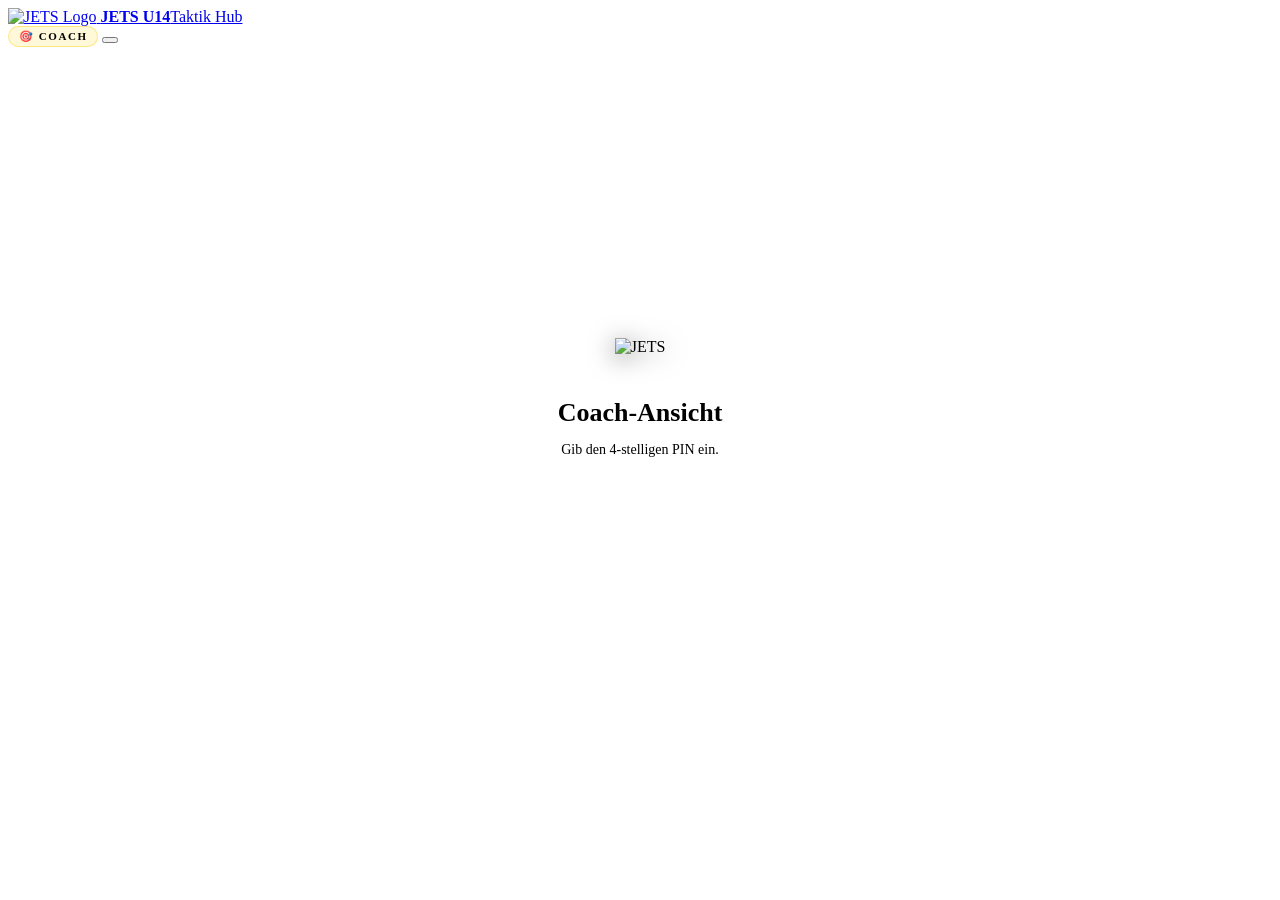
==== coach.html @ 210bc8eb "intial upload" ====
<!DOCTYPE html>
<html lang="de">
<head>
  <meta charset="UTF-8">
  <meta name="viewport" content="width=device-width, initial-scale=1, viewport-fit=cover">
  <meta name="theme-color" content="#060D24">
  <title>Coach · JETS U14 Taktik Hub</title>
  <link rel="preconnect" href="https://fonts.googleapis.com">
  <link rel="preconnect" href="https://fonts.gstatic.com" crossorigin>
  <link href="https://fonts.googleapis.com/css2?family=Oswald:wght@400;600;700&family=Barlow:wght@400;500;600;700&display=swap" rel="stylesheet">
  <link rel="stylesheet" href="css/style.css">
  <style>
    /* ---- Coach-spezifische Styles ---- */
    .coach-badge {
      display: inline-flex; align-items: center; gap: 5px;
      background: rgba(255,205,0,.15); border: 1px solid rgba(255,205,0,.4);
      color: var(--yellow); padding: 3px 10px; border-radius: 999px;
      font-family: var(--font-display); font-size: 11px; text-transform: uppercase;
      letter-spacing: .14em; font-weight: 600;
    }

    /* ---- PIN Screen ---- */
    .pin-overlay {
      position: fixed; inset: 0; z-index: 200;
      background: var(--bg);
      display: flex; flex-direction: column; align-items: center; justify-content: center;
      gap: 0; padding: 24px;
      transition: opacity .4s, visibility .4s;
    }
    .pin-overlay.hidden { opacity: 0; visibility: hidden; pointer-events: none; }
    .pin-box { width: 100%; max-width: 340px; text-align: center; }
    .pin-logo { height: 56px; margin: 0 auto 20px; filter: drop-shadow(0 4px 12px rgba(0,0,0,.5)); }
    .pin-box h2 { font-size: 26px; margin-bottom: 6px; }
    .pin-box p { color: var(--text-dim); font-size: 14px; margin-bottom: 28px; }
    .pin-dots { display: flex; justify-content: center; gap: 12px; margin-bottom: 24px; }
    .pin-dot {
      width: 16px; height: 16px; border-radius: 50%;
      background: var(--surface-2); border: 2px solid var(--border-str);
      transition: background .15s, border-color .15s;
    }
    .pin-dot.filled { background: var(--yellow); border-color: var(--yellow); box-shadow: 0 0 10px rgba(255,205,0,.5); }
    .pin-numpad { display: grid; grid-template-columns: repeat(3, 1fr); gap: 10px; max-width: 260px; margin: 0 auto; }
    .pin-key {
      aspect-ratio: 1; border-radius: 16px; background: var(--surface);
      border: 1px solid var(--border); font-family: var(--font-display);
      font-size: 24px; font-weight: 700; color: var(--text);
      cursor: pointer; transition: background .12s, transform .1s;
      display: grid; place-items: center;
    }
    .pin-key:hover { background: var(--surface-2); }
    .pin-key:active { transform: scale(.93); background: var(--surface-3); }
    .pin-key.del { font-size: 18px; color: var(--text-dim); }
    .pin-key.empty { pointer-events: none; background: transparent; border-color: transparent; }
    .pin-error {
      margin-top: 16px; color: var(--red); font-size: 13px; font-weight: 600;
      min-height: 20px; transition: opacity .3s;
    }

    /* ---- Dashboard ---- */
    .dash { padding-bottom: 60px; }

    /* Stat-Karten */
    .stat-grid { display: grid; grid-template-columns: repeat(2, 1fr); gap: 12px; }
    @media (min-width: 640px) { .stat-grid { grid-template-columns: repeat(4, 1fr); } }
    .stat-card {
      background: var(--surface); border: 1px solid var(--border); border-radius: var(--radius);
      padding: 16px; display: flex; flex-direction: column; gap: 4px;
    }
    .stat-card .sc-val {
      font-family: var(--font-display); font-weight: 700; font-size: 34px;
      line-height: 1; color: var(--text);
    }
    .stat-card .sc-val.yellow { color: var(--yellow); }
    .stat-card .sc-val.green  { color: var(--green); }
    .stat-card .sc-val.red    { color: var(--red); }
    .stat-card .sc-lbl { font-size: 11.5px; text-transform: uppercase; letter-spacing: .12em; color: var(--text-dim); font-weight: 600; margin-top: 2px; }
    .stat-card .sc-sub { font-size: 12px; color: var(--text-faint); margin-top: 4px; }

    /* Themen-Balken */
    .topic-bars { display: grid; gap: 11px; }
    .tbar-row { display: grid; grid-template-columns: 130px 1fr 52px; align-items: center; gap: 12px; }
    .tbar-name { font-family: var(--font-display); font-size: 13.5px; text-transform: uppercase; letter-spacing: .04em; white-space: nowrap; overflow: hidden; text-overflow: ellipsis; }
    .tbar-track { height: 14px; border-radius: 999px; background: var(--surface-2); overflow: hidden; }
    .tbar-fill { height: 100%; border-radius: 999px; transition: width 1s cubic-bezier(.2,.8,.2,1); background: linear-gradient(90deg, var(--blue), var(--blue-glow)); }
    .tbar-fill.good { background: linear-gradient(90deg, var(--green-deep), var(--green)); }
    .tbar-fill.warn { background: linear-gradient(90deg, #c87a00, #f5a623); }
    .tbar-fill.bad  { background: linear-gradient(90deg, var(--red-deep), var(--red)); }
    .tbar-pct { font-family: var(--font-display); font-weight: 700; font-size: 15px; text-align: right; }
    .tbar-sub { grid-column: 2 / 4; color: var(--text-faint); font-size: 11.5px; margin-top: -6px; }

    /* Spieler-Tabelle */
    .ptable { background: var(--surface); border: 1px solid var(--border); border-radius: var(--radius); overflow: hidden; }
    .ptable-row {
      display: grid; align-items: center; gap: 10px; padding: 13px 16px;
      border-bottom: 1px solid var(--border);
      grid-template-columns: 26px 1fr 64px 64px 60px 80px;
    }
    @media (max-width: 600px) { .ptable-row { grid-template-columns: 26px 1fr 56px 56px; } .ptable-col-hide { display: none; } }
    .ptable-row:last-child { border-bottom: none; }
    .ptable-row.head { background: var(--surface-2); border-bottom: 1px solid var(--border-str); }
    .ptable-row.head span { font-family: var(--font-display); text-transform: uppercase; letter-spacing: .12em; font-size: 10.5px; color: var(--text-dim); font-weight: 600; }

    .status-dot { width: 10px; height: 10px; border-radius: 50%; flex-shrink: 0; }
    .status-dot.green  { background: var(--green);  box-shadow: 0 0 6px rgba(40,199,111,.6); }
    .status-dot.yellow { background: #f5a623;       box-shadow: 0 0 6px rgba(245,166,35,.5); }
    .status-dot.red    { background: var(--red);    box-shadow: 0 0 6px rgba(255,90,95,.5); }

    .p-name { font-weight: 700; font-size: 15px; }
    .p-meta { color: var(--text-faint); font-size: 11px; margin-top: 1px; }

    .score-pill {
      display: inline-flex; align-items: center; justify-content: center;
      padding: 4px 10px; border-radius: 999px; font-family: var(--font-display);
      font-weight: 700; font-size: 13.5px; white-space: nowrap;
    }
    .score-pill.good { background: rgba(40,199,111,.15); color: var(--green); }
    .score-pill.warn { background: rgba(245,166,35,.15); color: #f5a623; }
    .score-pill.bad  { background: rgba(255,90,95,.15);  color: var(--red); }

    .trend { font-size: 16px; }

    .last-played { font-size: 12.5px; color: var(--text-dim); }
    .last-played.today  { color: var(--green); font-weight: 600; }
    .last-played.recent { color: var(--text); }

    .games-count { font-family: var(--font-display); font-size: 15px; font-weight: 700; color: var(--text-dim); text-align: right; }

    /* Abmelden */
    .logout-row { display: flex; justify-content: flex-end; margin-top: 28px; }
  </style>
</head>
<body>

<!-- ====================== PIN SCREEN ====================== -->
<div class="pin-overlay" id="pinOverlay">
  <div class="pin-box">
    <img class="pin-logo" src="assets/jets-logo.png" alt="JETS">
    <h2>Coach-Ansicht</h2>
    <p>Gib den 4-stelligen PIN ein.</p>
    <div class="pin-dots" id="pinDots">
      <div class="pin-dot" id="d0"></div>
      <div class="pin-dot" id="d1"></div>
      <div class="pin-dot" id="d2"></div>
      <div class="pin-dot" id="d3"></div>
    </div>
    <div class="pin-numpad" id="numpad"></div>
    <div class="pin-error" id="pinError"></div>
  </div>
</div>

<!-- ====================== DASHBOARD ====================== -->
<header class="app-header">
  <div class="wrap">
    <a class="brand" href="index.html">
      <img src="assets/jets-logo.png" alt="JETS Logo">
      <span class="brand-txt"><b>JETS U14</b><span>Taktik Hub</span></span>
    </a>
    <div class="header-tools">
      <span class="coach-badge">🎯 Coach</span>
      <button class="icon-btn" id="themeBtn" aria-label="Hell/Dunkel"></button>
    </div>
  </div>
</header>

<main class="wrap dash" id="dashboard" style="display:none">

  <!-- Stats -->
  <section class="section">
    <div class="section-head"><div><span class="eyebrow">Diese Woche</span><h2>Team-Übersicht</h2></div></div>
    <div class="stat-grid" id="statGrid"></div>
  </section>

  <!-- Themen-Performance -->
  <section class="section">
    <div class="section-head"><div><span class="eyebrow">Analyse</span><h2>Themen-Performance</h2></div></div>
    <div class="topic-bars" id="topicBars"></div>
  </section>

  <!-- Spieler -->
  <section class="section">
    <div class="section-head"><div><span class="eyebrow">Alle Spieler</span><h2>Aktivität &amp; Scores</h2></div></div>
    <div class="ptable" id="playerTable"></div>
  </section>

  <div class="logout-row">
    <button class="btn btn-ghost" id="logoutBtn">🔒 Abmelden</button>
  </div>
</main>

<script src="js/config.js"></script>
<script src="js/api.js"></script>
<script src="js/ui.js"></script>
<script>
UI.initTheme();
const themeBtn = document.getElementById('themeBtn');
themeBtn.innerHTML = UI.icon(UI.isDark() ? 'sun' : 'moon', 19);
themeBtn.addEventListener('click', () => { UI.toggleTheme(); themeBtn.innerHTML = UI.icon(UI.isDark() ? 'sun' : 'moon', 19); });

/* ============================================================
   PIN
   ============================================================ */
let pinValue = '';
const AUTH_KEY = 'jets_coach_auth';

function checkAuth() {
  if (sessionStorage.getItem(AUTH_KEY) === 'ok') unlock();
  else buildNumpad();
}

function buildNumpad() {
  const pad = document.getElementById('numpad');
  const keys = ['1','2','3','4','5','6','7','8','9','←','0','✓'];
  pad.innerHTML = keys.map(k => {
    const cls = k === '←' ? 'pin-key del' : k === '✓' ? 'pin-key confirm' : 'pin-key';
    return `<button class="${cls}" data-key="${k}">${k}</button>`;
  }).join('');
  pad.addEventListener('click', e => {
    const btn = e.target.closest('.pin-key');
    if (!btn) return;
    handlePin(btn.dataset.key);
  });
  document.addEventListener('keydown', e => {
    if (document.getElementById('pinOverlay').classList.contains('hidden')) return;
    if (e.key >= '0' && e.key <= '9') handlePin(e.key);
    if (e.key === 'Backspace') handlePin('←');
    if (e.key === 'Enter') handlePin('✓');
  });
}

function handlePin(key) {
  const err = document.getElementById('pinError');
  if (key === '←') { pinValue = pinValue.slice(0,-1); }
  else if (key === '✓' || pinValue.length === 4) {
    if (key !== '✓' && key !== '←') pinValue += key;
    if (pinValue.length === 4) checkPin();
    return;
  } else { pinValue += key; }
  err.textContent = '';
  updateDots();
}

function updateDots() {
  for (let i = 0; i < 4; i++) {
    document.getElementById('d'+i).classList.toggle('filled', i < pinValue.length);
  }
}

function checkPin() {
  updateDots();
  if (pinValue === String(CONFIG.COACH_PIN)) {
    sessionStorage.setItem(AUTH_KEY, 'ok');
    unlock();
  } else {
    document.getElementById('pinError').textContent = 'Falscher PIN – versuch es nochmal.';
    pinValue = '';
    updateDots();
    const overlay = document.getElementById('pinOverlay');
    overlay.style.animation = 'none';
    requestAnimationFrame(() => {
      overlay.style.animation = 'shake .4s ease';
    });
  }
}

function unlock() {
  document.getElementById('pinOverlay').classList.add('hidden');
  document.getElementById('dashboard').style.display = '';
  buildDashboard();
}

document.getElementById('logoutBtn').addEventListener('click', () => {
  sessionStorage.removeItem(AUTH_KEY);
  document.getElementById('pinOverlay').classList.remove('hidden');
  document.getElementById('dashboard').style.display = 'none';
  pinValue = ''; updateDots();
  document.getElementById('pinError').textContent = '';
});

/* ============================================================
   DATEN-VERARBEITUNG
   ============================================================ */
function processData() {
  const entries = MOCK.highscore;
  const now = Date.now();

  // Nach UID gruppieren (Fallback auf Name)
  const byUid = {};
  entries.forEach(e => {
    const key = e.uid || ('name:' + e.name.toLowerCase());
    if (!byUid[key]) byUid[key] = { uid: key, name: e.name, entries: [] };
    byUid[key].entries.push(e);
    byUid[key].name = e.name;
  });

  // Spieler aufbereiten
  const players = Object.values(byUid).map(p => {
    const sorted = [...p.entries].sort((a,b) => new Date(b.zeitstempel) - new Date(a.zeitstempel));
    const total = sorted.length;
    const avgScore = Math.round(sorted.reduce((s,e) => s + e.punkte/e.maxPunkte, 0) / total * 100);
    const lastDate = new Date(sorted[0].zeitstempel);
    const daysSince = Math.max(0, Math.floor((now - lastDate) / 86400000));
    const topicsPlayed = [...new Set(sorted.map(e => e.topicId))];

    // Trend: erste Hälfte vs letzte Hälfte
    const half = Math.max(1, Math.ceil(total / 2));
    const recentAvg = sorted.slice(0, half).reduce((s,e) => s + e.punkte/e.maxPunkte, 0) / half;
    const oldAvg    = sorted.slice(-half).reduce((s,e) => s + e.punkte/e.maxPunkte, 0) / half;
    const trend = total < 2 ? 'flat' : recentAvg > oldAvg + .1 ? 'up' : recentAvg < oldAvg - .1 ? 'down' : 'flat';

    // Status
    const status = daysSince > 7 ? 'red' : (daysSince > 3 || avgScore < 60) ? 'yellow' : 'green';

    return { uid: p.uid, name: p.name, total, avgScore, lastDate, daysSince, topicsPlayed, trend, status };
  }).sort((a,b) => a.daysSince - b.daysSince || b.avgScore - a.avgScore);

  // Themen-Stats
  const topicStats = MOCK.topics.map(t => {
    const te = entries.filter(e => e.topicId === t.id);
    const avg = te.length ? Math.round(te.reduce((s,e) => s + e.punkte/e.maxPunkte, 0) / te.length * 100) : 0;
    return { id: t.id, titel: t.titel, count: te.length, avg };
  });

  // Summary
  const weekMs = 7 * 864e5;
  const weekEntries = entries.filter(e => now - new Date(e.zeitstempel) < weekMs);
  const activeUids  = new Set(weekEntries.map(e => e.uid || e.name));
  const teamAvg     = players.length ? Math.round(players.reduce((s,p) => s + p.avgScore, 0) / players.length) : 0;
  const weakest     = [...topicStats].sort((a,b) => a.avg - b.avg)[0];

  return { players, topicStats, activeCount: activeUids.size, totalGames: entries.length, teamAvg, weakest };
}

/* ============================================================
   RENDER
   ============================================================ */
function relativeDay(daysSince) {
  if (daysSince === 0) return { text: 'Heute', cls: 'today' };
  if (daysSince === 1) return { text: 'Gestern', cls: 'recent' };
  if (daysSince <= 3) return { text: `Vor ${daysSince} Tagen`, cls: 'recent' };
  return { text: `Vor ${daysSince} Tagen`, cls: '' };
}

function trendIcon(t) {
  if (t === 'up')   return '<span style="color:var(--green)">↑</span>';
  if (t === 'down') return '<span style="color:var(--red)">↓</span>';
  return '<span style="color:var(--text-faint)">→</span>';
}

function scorePillCls(pct) {
  return pct >= 75 ? 'good' : pct >= 50 ? 'warn' : 'bad';
}

function barCls(pct) {
  return pct >= 75 ? 'good' : pct >= 50 ? 'warn' : 'bad';
}

function buildDashboard() {
  const d = processData();

  /* --- Stat-Karten --- */
  const statGrid = document.getElementById('statGrid');
  const weakestTitel = d.weakest ? d.weakest.titel : '–';
  statGrid.innerHTML = [
    { val: d.activeCount, lbl: 'Aktive Spieler', sub: 'diese Woche', cls: d.activeCount >= 6 ? 'green' : 'yellow' },
    { val: d.totalGames,  lbl: 'Quizze gespielt', sub: 'gesamt', cls: '' },
    { val: d.teamAvg + '%', lbl: 'Team-Ø Score',  sub: 'alle Spieler', cls: d.teamAvg >= 70 ? 'green' : d.teamAvg >= 50 ? 'yellow' : 'red' },
    { val: weakestTitel,  lbl: 'Schwächstes Thema', sub: d.weakest ? d.weakest.avg + '% Ø' : '', cls: 'red', small: true },
  ].map(s => `
    <div class="stat-card">
      <div class="sc-val ${s.cls} ${s.small ? 'display' : ''}" style="${s.small ? 'font-size:clamp(15px,3.5vw,22px);line-height:1.15;text-transform:uppercase' : ''}">${escapeHtml(String(s.val))}</div>
      <div class="sc-lbl">${s.lbl}</div>
      ${s.sub ? `<div class="sc-sub">${s.sub}</div>` : ''}
    </div>`).join('');

  /* --- Themen-Balken --- */
  const bars = document.getElementById('topicBars');
  bars.innerHTML = d.topicStats.map(t => `
    <div class="tbar-row">
      <div class="tbar-name">${escapeHtml(t.titel)}</div>
      <div class="tbar-track"><div class="tbar-fill ${barCls(t.avg)}" id="bar-${t.id}" style="width:0%"></div></div>
      <div class="tbar-pct" style="color:var(--text)">${t.avg}%</div>
      <div class="tbar-sub">${t.count} Durchläufe</div>
    </div>`).join('');
  // Balken animieren
  setTimeout(() => {
    d.topicStats.forEach(t => {
      const el = document.getElementById('bar-' + t.id);
      if (el) el.style.width = t.avg + '%';
    });
  }, 150);

  /* --- Spieler-Tabelle --- */
  const table = document.getElementById('playerTable');
  table.innerHTML =
    `<div class="ptable-row head">
       <span></span><span>Spieler</span><span>Ø Score</span>
       <span class="ptable-col-hide">Spiele</span>
       <span class="ptable-col-hide">Trend</span>
       <span>Letztes Quiz</span>
     </div>` +
    d.players.map(p => {
      const rel = relativeDay(p.daysSince);
      return `<div class="ptable-row">
        <div class="status-dot ${p.status}"></div>
        <div>
          <div class="p-name">${escapeHtml(p.name)}</div>
          <div class="p-meta">${p.topicsPlayed.length}/4 Themen</div>
        </div>
        <div><span class="score-pill ${scorePillCls(p.avgScore)}">${p.avgScore}%</span></div>
        <div class="games-count ptable-col-hide">${p.total}×</div>
        <div class="trend ptable-col-hide">${trendIcon(p.trend)}</div>
        <div class="last-played ${rel.cls}">${rel.text}</div>
      </div>`;
    }).join('');
}

function escapeHtml(s) {
  return String(s).replace(/[&<>"']/g, c => ({ '&':'&amp;','<':'&lt;','>':'&gt;','"':'&quot;',"'":'&#39;' }[c]));
}

/* Shake-Animation für falschen PIN */
const style = document.createElement('style');
style.textContent = `
  @keyframes shake {
    0%,100%{ transform:translateX(0) }
    20%{ transform:translateX(-10px) }
    40%{ transform:translateX(10px) }
    60%{ transform:translateX(-6px) }
    80%{ transform:translateX(6px) }
  }`;
document.head.appendChild(style);

/* Start */
checkAuth();
</script>
</body>
</html>
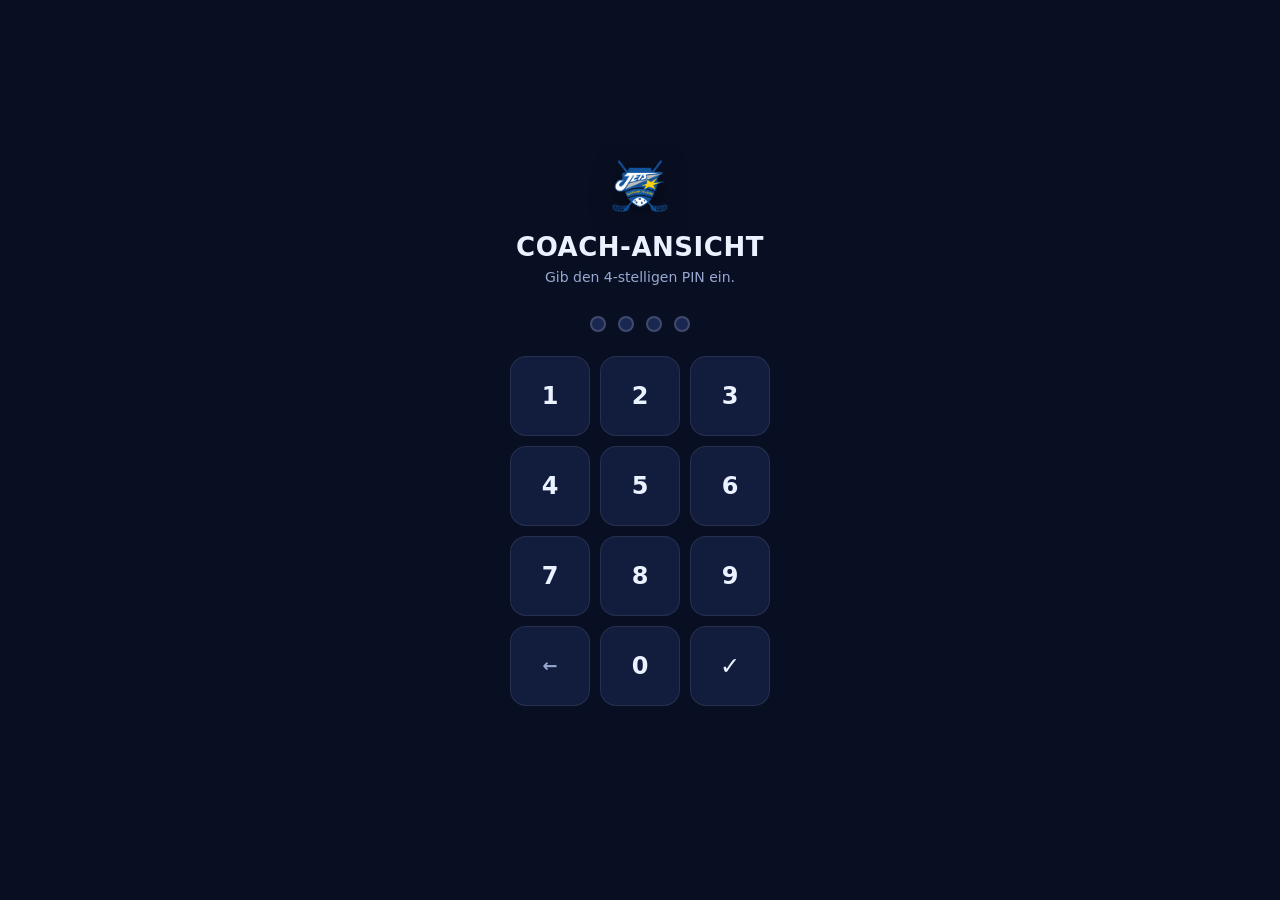
==== commit f4ceeac9: "Fix field name mismatches, add .nojekyll, set GH Pages URL - Fix index.js: topic.kategorie/titel → c" ====
--- a/coach.html
+++ b/coach.html
@@ -294,17 +294,17 @@
 
   // Spieler aufbereiten
   const players = Object.values(byUid).map(p => {
-    const sorted = [...p.entries].sort((a,b) => new Date(b.zeitstempel) - new Date(a.zeitstempel));
+    const sorted = [...p.entries].sort((a,b) => new Date(b.timestamp) - new Date(a.timestamp));
     const total = sorted.length;
-    const avgScore = Math.round(sorted.reduce((s,e) => s + e.punkte/e.maxPunkte, 0) / total * 100);
-    const lastDate = new Date(sorted[0].zeitstempel);
+    const avgScore = Math.round(sorted.reduce((s,e) => s + e.points/e.maxPoints, 0) / total * 100);
+    const lastDate = new Date(sorted[0].timestamp);
     const daysSince = Math.max(0, Math.floor((now - lastDate) / 86400000));
     const topicsPlayed = [...new Set(sorted.map(e => e.topicId))];
 
     // Trend: erste Hälfte vs letzte Hälfte
     const half = Math.max(1, Math.ceil(total / 2));
-    const recentAvg = sorted.slice(0, half).reduce((s,e) => s + e.punkte/e.maxPunkte, 0) / half;
-    const oldAvg    = sorted.slice(-half).reduce((s,e) => s + e.punkte/e.maxPunkte, 0) / half;
+    const recentAvg = sorted.slice(0, half).reduce((s,e) => s + e.points/e.maxPoints, 0) / half;
+    const oldAvg    = sorted.slice(-half).reduce((s,e) => s + e.points/e.maxPoints, 0) / half;
     const trend = total < 2 ? 'flat' : recentAvg > oldAvg + .1 ? 'up' : recentAvg < oldAvg - .1 ? 'down' : 'flat';
 
     // Status
@@ -316,13 +316,13 @@
   // Themen-Stats
   const topicStats = MOCK.topics.map(t => {
     const te = entries.filter(e => e.topicId === t.id);
-    const avg = te.length ? Math.round(te.reduce((s,e) => s + e.punkte/e.maxPunkte, 0) / te.length * 100) : 0;
-    return { id: t.id, titel: t.titel, count: te.length, avg };
+    const avg = te.length ? Math.round(te.reduce((s,e) => s + e.points/e.maxPoints, 0) / te.length * 100) : 0;
+    return { id: t.id, title: t.title, count: te.length, avg };
   });
 
   // Summary
   const weekMs = 7 * 864e5;
-  const weekEntries = entries.filter(e => now - new Date(e.zeitstempel) < weekMs);
+  const weekEntries = entries.filter(e => now - new Date(e.timestamp) < weekMs);
   const activeUids  = new Set(weekEntries.map(e => e.uid || e.name));
   const teamAvg     = players.length ? Math.round(players.reduce((s,p) => s + p.avgScore, 0) / players.length) : 0;
   const weakest     = [...topicStats].sort((a,b) => a.avg - b.avg)[0];
@@ -359,7 +359,7 @@
 
   /* --- Stat-Karten --- */
   const statGrid = document.getElementById('statGrid');
-  const weakestTitel = d.weakest ? d.weakest.titel : '–';
+  const weakestTitel = d.weakest ? d.weakest.title : '–';
   statGrid.innerHTML = [
     { val: d.activeCount, lbl: 'Aktive Spieler', sub: 'diese Woche', cls: d.activeCount >= 6 ? 'green' : 'yellow' },
     { val: d.totalGames,  lbl: 'Quizze gespielt', sub: 'gesamt', cls: '' },
@@ -376,7 +376,7 @@
   const bars = document.getElementById('topicBars');
   bars.innerHTML = d.topicStats.map(t => `
     <div class="tbar-row">
-      <div class="tbar-name">${escapeHtml(t.titel)}</div>
+      <div class="tbar-name">${escapeHtml(t.title)}</div>
       <div class="tbar-track"><div class="tbar-fill ${barCls(t.avg)}" id="bar-${t.id}" style="width:0%"></div></div>
       <div class="tbar-pct" style="color:var(--text)">${t.avg}%</div>
       <div class="tbar-sub">${t.count} Durchläufe</div>
--- a/css/style.css
+++ b/css/style.css
@@ -0,0 +1,530 @@
+/* =============================================================
+   JETS U14B – Taktik-Zentrale
+   Design-System / Shared Styles
+   Sporty-condensed: Oswald (Display) + Barlow (Body)
+   Markenfarben: Pantone 286C Blau / 116C Gelb
+   ============================================================= */
+
+/* ---------- Design-Tokens: DARK MODE (Standard) ---------- */
+:root {
+  /* Marke */
+  --blue:        #1A5BD6;   /* lebendiges Brand-Blau (auf Dunkel) */
+  --blue-deep:   #0033A0;   /* Pantone 286C – Vollton */
+  --blue-glow:   #2E7BFF;
+  --yellow:      #FFCD00;   /* Pantone 116C */
+  --yellow-soft: #FFE066;
+
+  /* Status */
+  --green:       #28C76F;
+  --green-deep:  #16924f;
+  --red:         #FF5A5F;
+  --red-deep:    #c2353a;
+
+  /* Flächen (dunkles Navy, nicht Schwarz) */
+  --bg:          #090F22;
+  --bg-2:        #0C1430;
+  --surface:     #121C3D;
+  --surface-2:   #1A2750;
+  --surface-3:   #233166;
+  --border:      rgba(255,255,255,0.09);
+  --border-str:  rgba(255,255,255,0.16);
+
+  /* Text */
+  --text:        #EAF1FF;
+  --text-dim:    #98A8D0;
+  --text-faint:  #5E6E9C;
+
+  /* Effekte */
+  --shadow:      0 18px 40px -18px rgba(0,0,0,0.7);
+  --shadow-sm:   0 6px 18px -8px rgba(0,0,0,0.6);
+  --glow-blue:   0 0 0 1px rgba(46,123,255,.35), 0 12px 30px -10px rgba(26,91,214,.55);
+  --glow-yellow: 0 10px 30px -10px rgba(255,205,0,.5);
+
+  --radius:      18px;
+  --radius-sm:   12px;
+  --radius-lg:   26px;
+
+  --maxw:        1080px;
+
+  --font-display: "Oswald", "Barlow", system-ui, sans-serif;
+  --font-body:    "Barlow", system-ui, -apple-system, sans-serif;
+}
+
+/* ---------- LIGHT MODE ---------- */
+:root[data-theme="light"] {
+  --blue:        #1351C4;
+  --blue-deep:   #0033A0;
+  --blue-glow:   #1351C4;
+  --green:       #1ea860;
+  --green-deep:  #157a45;
+  --red:         #e23b40;
+
+  --bg:          #EEF2FB;
+  --bg-2:        #E3E9F7;
+  --surface:     #FFFFFF;
+  --surface-2:   #F3F6FD;
+  --surface-3:   #E7EDFA;
+  --border:      rgba(11,18,40,0.10);
+  --border-str:  rgba(11,18,40,0.20);
+
+  --text:        #0B1228;
+  --text-dim:    #4A5878;
+  --text-faint:  #8593B5;
+
+  --shadow:      0 18px 40px -22px rgba(20,40,90,0.35);
+  --shadow-sm:   0 6px 18px -10px rgba(20,40,90,0.28);
+  --glow-blue:   0 0 0 1px rgba(19,81,196,.18), 0 12px 28px -12px rgba(19,81,196,.4);
+}
+
+/* ---------- Reset ---------- */
+*, *::before, *::after { box-sizing: border-box; margin: 0; padding: 0; }
+html { -webkit-text-size-adjust: 100%; scroll-behavior: smooth; }
+body {
+  font-family: var(--font-body);
+  background: var(--bg);
+  color: var(--text);
+  line-height: 1.5;
+  min-height: 100dvh;
+  -webkit-font-smoothing: antialiased;
+  overflow-x: hidden;
+  transition: background .35s ease, color .35s ease;
+}
+
+/* Dezenter Hintergrund-Glow */
+body::before {
+  content: "";
+  position: fixed; inset: 0;
+  background:
+    radial-gradient(1100px 520px at 75% -8%, rgba(26,91,214,.20), transparent 60%),
+    radial-gradient(760px 400px at -5% 10%, rgba(255,205,0,.08), transparent 55%);
+  pointer-events: none; z-index: 0;
+}
+:root[data-theme="light"] body::before {
+  background:
+    radial-gradient(1100px 520px at 75% -8%, rgba(26,91,214,.12), transparent 60%),
+    radial-gradient(760px 400px at -5% 10%, rgba(255,205,0,.14), transparent 55%);
+}
+
+img { max-width: 100%; display: block; }
+button { font-family: inherit; cursor: pointer; border: none; background: none; color: inherit; }
+a { color: inherit; text-decoration: none; }
+
+/* ---------- Typo ---------- */
+.display {
+  font-family: var(--font-display);
+  font-weight: 700;
+  text-transform: uppercase;
+  letter-spacing: .01em;
+  line-height: .98;
+}
+h1, h2, h3 { font-family: var(--font-display); font-weight: 600; text-transform: uppercase; letter-spacing: .02em; line-height: 1.02; }
+
+/* ---------- Layout ---------- */
+.wrap { position: relative; z-index: 1; width: 100%; max-width: var(--maxw); margin: 0 auto; padding: 0 18px; }
+.section { margin-top: 38px; }
+.section-head { display: flex; align-items: flex-end; justify-content: space-between; gap: 14px; margin-bottom: 16px; }
+.section-head h2 { font-size: clamp(16px, 4.5vw, 28px); hyphens: none; line-height: 1.1; }
+.section-head .eyebrow {
+  font-family: var(--font-display); text-transform: uppercase; letter-spacing: .22em;
+  font-size: 12px; color: var(--yellow); font-weight: 600; margin-bottom: 4px; display: block;
+}
+
+/* =============================================================
+   HEADER
+   ============================================================= */
+.app-header {
+  position: sticky; top: 0; z-index: 50;
+  background: color-mix(in srgb, var(--bg) 78%, transparent);
+  backdrop-filter: blur(16px) saturate(140%);
+  border-bottom: 1px solid var(--border);
+}
+.app-header .wrap { display: flex; align-items: center; gap: 12px; height: 62px; }
+.brand { display: flex; align-items: center; gap: 11px; min-width: 0; }
+.brand img { height: 38px; width: auto; filter: drop-shadow(0 4px 8px rgba(0,0,0,.4)); }
+.brand-txt { min-width: 0; }
+.brand-txt b {
+  font-family: var(--font-display); font-weight: 700; text-transform: uppercase;
+  font-size: 17px; letter-spacing: .04em; display: block; line-height: 1.05; white-space: nowrap;
+}
+.brand-txt span { font-size: 10.5px; color: var(--text-dim); letter-spacing: .16em; text-transform: uppercase; font-weight: 600; white-space: nowrap; }
+.header-tools { margin-left: auto; display: flex; align-items: center; gap: 8px; }
+
+.icon-btn {
+  width: 40px; height: 40px; border-radius: 12px; display: grid; place-items: center;
+  background: var(--surface); border: 1px solid var(--border); color: var(--text);
+  transition: transform .15s, background .2s, border-color .2s;
+}
+.icon-btn:hover { background: var(--surface-2); border-color: var(--border-str); transform: translateY(-1px); }
+.icon-btn:active { transform: scale(.94); }
+.icon-btn svg { width: 19px; height: 19px; }
+
+/* Streak-Pille */
+.streak-pill {
+  display: flex; align-items: center; gap: 6px; height: 40px; padding: 0 13px 0 11px;
+  border-radius: 12px; background: linear-gradient(135deg, #ff8a3d, #ff5a5f);
+  color: #fff; font-family: var(--font-display); font-weight: 700; font-size: 16px;
+  box-shadow: 0 8px 20px -8px rgba(255,90,95,.6);
+}
+.streak-pill .flame { font-size: 17px; line-height: 1; filter: drop-shadow(0 1px 2px rgba(0,0,0,.3)); }
+.streak-pill.cold { background: var(--surface-2); color: var(--text-dim); box-shadow: none; border: 1px solid var(--border); }
+
+/* =============================================================
+   HERO
+   ============================================================= */
+.hero {
+  position: relative; overflow: hidden; margin-top: 18px;
+  border-radius: var(--radius-lg);
+  background:
+    linear-gradient(135deg, rgba(0,51,160,.0), rgba(0,51,160,.0)),
+    linear-gradient(120deg, #0d3aa6 0%, #1A5BD6 55%, #2E7BFF 100%);
+  border: 1px solid rgba(255,255,255,.12);
+  box-shadow: var(--shadow);
+}
+.hero::after { /* Star-Streak Motiv */
+  content: ""; position: absolute; top: -40%; right: -8%; width: 60%; height: 180%;
+  background: radial-gradient(closest-side, rgba(255,205,0,.35), transparent 70%);
+  transform: rotate(18deg); pointer-events: none;
+}
+.hero-inner { position: relative; z-index: 2; padding: 26px 22px 24px; }
+.hero .kicker {
+  font-family: var(--font-display); text-transform: uppercase; letter-spacing: .26em;
+  font-size: 11.5px; color: var(--yellow); font-weight: 600;
+}
+.hero h1 { color: #fff; font-size: clamp(28px, 8.5vw, 52px); font-weight: 700; margin: 8px 0 6px; text-shadow: 0 4px 20px rgba(0,0,0,.25); }
+.hero h1 em { font-style: normal; color: var(--yellow); }
+.hero p { color: rgba(255,255,255,.86); max-width: 46ch; font-size: 15px; }
+
+.hero-stats { display: grid; grid-template-columns: repeat(3, 1fr); gap: 10px; margin-top: 20px; }
+.hstat {
+  background: rgba(255,255,255,.12); border: 1px solid rgba(255,255,255,.18);
+  border-radius: 14px; padding: 11px 15px; backdrop-filter: blur(4px); min-width: 96px;
+}
+.hstat b { font-family: var(--font-display); font-weight: 700; font-size: 26px; color: #fff; display: block; line-height: 1; }
+.hstat span { font-size: 11px; color: rgba(255,255,255,.78); text-transform: uppercase; letter-spacing: .12em; font-weight: 600; }
+
+/* Overall progress bar im Hero */
+.hero-progress { margin-top: 20px; }
+.hero-progress .pwrap { display: flex; justify-content: space-between; align-items: baseline; margin-bottom: 7px; }
+.hero-progress .pwrap span { color: rgba(255,255,255,.9); font-size: 13px; font-weight: 600; white-space: nowrap; }
+.hero-progress .pwrap b { font-family: var(--font-display); color: var(--yellow); font-size: 18px; }
+
+.bar { height: 12px; border-radius: 999px; background: rgba(0,0,0,.28); overflow: hidden; position: relative; }
+.bar > i {
+  position: absolute; inset: 0 100% 0 0; border-radius: 999px;
+  background: linear-gradient(90deg, var(--yellow), var(--yellow-soft));
+  transition: right 1.1s cubic-bezier(.2,.8,.2,1);
+  box-shadow: 0 0 14px rgba(255,205,0,.6);
+}
+.bar.thin { height: 8px; }
+.bar.blue > i { background: linear-gradient(90deg, var(--blue), var(--blue-glow)); box-shadow: 0 0 12px rgba(46,123,255,.55); }
+
+/* =============================================================
+   BADGES
+   ============================================================= */
+.badge-strip { display: flex; gap: 10px; overflow-x: auto; padding: 4px 2px 10px; scrollbar-width: none; }
+.badge-strip::-webkit-scrollbar { display: none; }
+.badge {
+  flex: 0 0 auto; width: 116px; text-align: center; padding: 16px 10px 13px;
+  border-radius: var(--radius); background: var(--surface); border: 1px solid var(--border);
+  transition: transform .2s, border-color .2s; position: relative;
+}
+.badge .medal {
+  width: 52px; height: 52px; margin: 0 auto 9px; border-radius: 50%; display: grid; place-items: center;
+  font-size: 25px; background: var(--surface-2); border: 1px solid var(--border);
+  filter: grayscale(1) opacity(.45); transition: filter .3s, transform .3s, box-shadow .3s;
+}
+.badge.earned { border-color: rgba(255,205,0,.4); }
+.badge.earned .medal {
+  filter: none; background: linear-gradient(135deg, #2a2410, #4a3d0d);
+  border-color: rgba(255,205,0,.6); box-shadow: var(--glow-yellow); transform: scale(1.02);
+}
+.badge b { display: block; font-family: var(--font-display); font-weight: 600; text-transform: uppercase; font-size: 12.5px; letter-spacing: .04em; line-height: 1.1; min-height: 2.2em; }
+.badge small { color: var(--text-faint); font-size: 10.5px; line-height: 1.25; display: block; margin-top: 5px; }
+.badge.earned small { color: var(--text-dim); }
+.badge .lock { position: absolute; top: 9px; right: 9px; font-size: 11px; opacity: .5; }
+
+/* =============================================================
+   TOPIC CARDS
+   ============================================================= */
+.grid-cards { display: grid; grid-template-columns: 1fr; gap: 14px; }
+@media (min-width: 560px) { .grid-cards { grid-template-columns: 1fr 1fr; } }
+@media (min-width: 900px) { .grid-cards { grid-template-columns: 1fr 1fr 1fr; } }
+
+.card {
+  position: relative; background: var(--surface); border: 1px solid var(--border);
+  border-radius: var(--radius); padding: 18px; display: flex; flex-direction: column; gap: 13px;
+  transition: transform .2s, border-color .2s, box-shadow .2s; overflow: hidden;
+}
+.card::before {
+  content: ""; position: absolute; left: 0; top: 0; bottom: 0; width: 4px;
+  background: linear-gradient(var(--blue), var(--blue-glow)); opacity: .9;
+}
+.card:hover { transform: translateY(-3px); border-color: var(--border-str); box-shadow: var(--shadow); }
+
+.card-top { display: flex; align-items: flex-start; gap: 13px; }
+.tile-icon {
+  flex: 0 0 auto; width: 56px; height: 56px; border-radius: 16px;
+  background: linear-gradient(140deg, var(--blue-deep), var(--blue)); display: grid; place-items: center;
+  box-shadow: var(--glow-blue); border: 1px solid rgba(255,255,255,.14);
+}
+.tile-icon svg { width: 30px; height: 30px; }
+.card .cat {
+  display: inline-flex; align-items: center; gap: 5px; align-self: flex-start;
+  font-family: var(--font-display); text-transform: uppercase; letter-spacing: .12em;
+  font-size: 10.5px; font-weight: 600; color: var(--yellow);
+  background: rgba(255,205,0,.1); border: 1px solid rgba(255,205,0,.25);
+  padding: 3px 9px; border-radius: 999px;
+}
+.card h3 { font-size: 19px; margin-top: 7px; }
+.card .desc { color: var(--text-dim); font-size: 13.5px; flex: 1; }
+
+.card-meta { display: flex; align-items: center; gap: 8px; font-size: 11.5px; color: var(--text-faint); }
+.card-meta .dot { width: 4px; height: 4px; border-radius: 50%; background: currentColor; }
+
+.card .mini-prog { display: flex; align-items: center; gap: 9px; }
+.card .mini-prog .bar { flex: 1; }
+.card .mini-prog span { font-size: 11px; color: var(--text-dim); font-weight: 700; font-family: var(--font-display); }
+
+.card-actions { display: grid; grid-template-columns: 1fr 1fr; gap: 9px; margin-top: 2px; }
+
+/* Buttons */
+.btn {
+  display: inline-flex; align-items: center; justify-content: center; gap: 7px;
+  font-family: var(--font-display); font-weight: 600; text-transform: uppercase; letter-spacing: .04em;
+  font-size: 13.5px; padding: 12px 14px; border-radius: 13px; border: 1px solid transparent;
+  transition: transform .15s, filter .2s, background .2s, border-color .2s; white-space: nowrap;
+  min-height: 46px;
+}
+.btn:active { transform: scale(.97); }
+.btn-primary { background: linear-gradient(135deg, var(--blue), var(--blue-glow)); color: #fff; box-shadow: 0 10px 24px -12px rgba(26,91,214,.9); }
+.btn-primary:hover { filter: brightness(1.08); }
+.btn-yellow { background: linear-gradient(135deg, var(--yellow), var(--yellow-soft)); color: #1a1400; box-shadow: var(--glow-yellow); }
+.btn-yellow:hover { filter: brightness(1.05); }
+.btn-ghost { background: var(--surface-2); border-color: var(--border); color: var(--text); }
+.btn-ghost:hover { background: var(--surface-3); border-color: var(--border-str); }
+.btn-lg { font-size: 16px; padding: 16px 22px; min-height: 56px; border-radius: 15px; }
+.btn-block { width: 100%; }
+.btn:disabled { opacity: .5; cursor: not-allowed; transform: none; }
+
+/* Done-Badge auf Karte */
+.card .done-flag {
+  position: absolute; top: 14px; right: 14px; width: 26px; height: 26px; border-radius: 50%;
+  background: var(--green); display: grid; place-items: center; box-shadow: 0 4px 10px -3px rgba(40,199,111,.7);
+}
+.card .done-flag svg { width: 15px; height: 15px; }
+
+/* =============================================================
+   LEADERBOARD
+   ============================================================= */
+.board { background: var(--surface); border: 1px solid var(--border); border-radius: var(--radius); overflow: hidden; }
+.board-row {
+  display: grid; grid-template-columns: 42px 1fr auto; align-items: center; gap: 12px;
+  padding: 13px 16px; border-bottom: 1px solid var(--border);
+}
+.board-row:last-child { border-bottom: none; }
+.board-row.head { background: var(--surface-2); border-bottom: 1px solid var(--border-str); }
+.board-row.head span { font-family: var(--font-display); text-transform: uppercase; letter-spacing: .14em; font-size: 10.5px; color: var(--text-dim); font-weight: 600; }
+.rank {
+  width: 30px; height: 30px; border-radius: 9px; display: grid; place-items: center;
+  font-family: var(--font-display); font-weight: 700; font-size: 15px; background: var(--surface-2); color: var(--text-dim);
+}
+.board-row.me { background: rgba(255,205,0,.07); }
+.board-row.me .rank { color: var(--text); }
+.rank.r1 { background: linear-gradient(135deg, #FFD700, #FFA000); color: #2a1d00; box-shadow: var(--glow-yellow); }
+.rank.r2 { background: linear-gradient(135deg, #d7dee8, #9aa6b8); color: #1a1f2b; }
+.rank.r3 { background: linear-gradient(135deg, #e0a06b, #b9763f); color: #2a1500; }
+.bl-name { display: flex; flex-direction: column; min-width: 0; }
+.bl-name b { font-weight: 700; font-size: 15px; overflow: hidden; text-overflow: ellipsis; white-space: nowrap; }
+.bl-name small { color: var(--text-faint); font-size: 11px; }
+.bl-score { text-align: right; }
+.bl-score b { font-family: var(--font-display); font-weight: 700; font-size: 18px; color: var(--yellow); }
+.bl-score small { display: block; color: var(--text-faint); font-size: 11px; }
+
+/* =============================================================
+   MODAL (Theorie)
+   ============================================================= */
+.modal-back {
+  position: fixed; inset: 0; z-index: 100; background: rgba(4,8,20,.72);
+  backdrop-filter: blur(6px); display: grid; place-items: end center;
+  opacity: 0; visibility: hidden; pointer-events: none;
+  transition: opacity .3s, visibility .3s;
+}
+.modal-back.open { opacity: 1; visibility: visible; pointer-events: auto; }
+@media (min-width: 640px) { .modal-back { place-items: center; padding: 24px; } }
+.modal {
+  width: 100%; max-width: 600px; max-height: 90dvh; overflow-y: auto;
+  background: var(--surface); border: 1px solid var(--border-str);
+  border-radius: 24px 24px 0 0; box-shadow: var(--shadow);
+  transform: translateY(40px); transition: transform .35s cubic-bezier(.2,.9,.2,1);
+}
+@media (min-width: 640px) { .modal { border-radius: 24px; transform: translateY(20px) scale(.98); } }
+.modal-back.open .modal { transform: none; }
+.modal-grab { width: 42px; height: 5px; border-radius: 999px; background: var(--border-str); margin: 10px auto 0; }
+@media (min-width: 640px) { .modal-grab { display: none; } }
+.modal-head { display: flex; align-items: flex-start; gap: 14px; padding: 18px 22px 14px; }
+.modal-head .tile-icon { width: 48px; height: 48px; }
+.modal-head h2 { font-size: 22px; }
+.modal-head .cat { margin-bottom: 6px; }
+.modal-head .close { margin-left: auto; }
+.modal-body { padding: 4px 22px 22px; }
+.modal-body h4 { font-family: var(--font-display); text-transform: uppercase; letter-spacing: .06em; color: var(--yellow); font-size: 14px; margin: 18px 0 8px; }
+.modal-body p { color: var(--text-dim); margin-bottom: 12px; font-size: 15px; }
+.modal-body ul { margin: 0 0 14px; padding-left: 4px; list-style: none; display: grid; gap: 9px; }
+.modal-body li { color: var(--text-dim); font-size: 14.5px; display: flex; gap: 10px; }
+.modal-body li::before { content: ""; flex: 0 0 auto; width: 8px; height: 8px; margin-top: 8px; border-radius: 3px; background: var(--yellow); transform: rotate(45deg); }
+.modal-body .term { color: var(--text); font-weight: 700; }
+.modal-foot { padding: 0 22px 24px; }
+
+/* =============================================================
+   QUIZ-SEITE
+   ============================================================= */
+.quiz-shell { min-height: 100dvh; display: flex; flex-direction: column; }
+.quiz-main { flex: 1; display: flex; flex-direction: column; }
+.quiz-wrap { width: 100%; max-width: 620px; margin: 0 auto; padding: 0 18px; flex: 1; display: flex; flex-direction: column; }
+
+/* Quiz top bar */
+.quiz-bar { display: flex; align-items: center; gap: 12px; padding: 16px 0 8px; }
+.quiz-bar .back { display: flex; align-items: center; gap: 7px; color: var(--text-dim); font-weight: 600; font-size: 13.5px; }
+.quiz-bar .back:hover { color: var(--text); }
+.quiz-bar .qcount { margin-left: auto; font-family: var(--font-display); font-weight: 600; font-size: 13px; color: var(--text-dim); letter-spacing: .05em; }
+.quiz-bar .qcount b { color: var(--yellow); font-size: 16px; }
+
+.quiz-progress { padding: 4px 0 18px; }
+
+/* Screens */
+.screen { display: none; flex: 1; flex-direction: column; animation: rise .4s ease both; }
+.screen.active { display: flex; }
+@keyframes rise { from { opacity: 0; transform: translateY(14px); } to { opacity: 1; transform: none; } }
+
+/* Start screen */
+.start-card { text-align: center; padding: 30px 6px; margin: auto 0; }
+.start-card .tile-icon { width: 84px; height: 84px; border-radius: 22px; margin: 0 auto 20px; }
+.start-card .tile-icon svg { width: 46px; height: 46px; }
+.start-card .cat { margin: 0 auto 14px; }
+.start-card h1 { font-size: clamp(28px, 8vw, 42px); }
+.start-card p { color: var(--text-dim); max-width: 40ch; margin: 12px auto 24px; }
+.field { text-align: left; max-width: 360px; margin: 0 auto 18px; }
+.field label { display: block; font-family: var(--font-display); text-transform: uppercase; letter-spacing: .08em; font-size: 12px; color: var(--text-dim); margin-bottom: 8px; }
+.field input {
+  width: 100%; padding: 15px 16px; border-radius: 14px; background: var(--surface);
+  border: 1.5px solid var(--border-str); color: var(--text); font-size: 17px; font-weight: 600; font-family: var(--font-body);
+  transition: border-color .2s, box-shadow .2s;
+}
+.field input:focus { outline: none; border-color: var(--blue); box-shadow: 0 0 0 4px rgba(26,91,214,.2); }
+.field input::placeholder { color: var(--text-faint); }
+.start-meta { display: flex; justify-content: center; gap: 22px; margin-bottom: 24px; color: var(--text-faint); font-size: 13px; }
+.start-meta b { color: var(--text); font-family: var(--font-display); font-size: 17px; display: block; }
+
+/* Question screen */
+.q-screen { padding-bottom: 28px; }
+.q-text {
+  font-family: var(--font-display); font-weight: 600; text-transform: none;
+  font-size: clamp(21px, 5.4vw, 28px); line-height: 1.18; margin: 8px 0 20px;
+}
+.answers { display: grid; gap: 12px; }
+.answer {
+  display: flex; align-items: center; gap: 14px; text-align: left; width: 100%;
+  padding: 16px 16px; border-radius: 15px; background: var(--surface);
+  border: 1.5px solid var(--border); color: var(--text); font-size: 16px; font-weight: 600;
+  transition: transform .12s, border-color .2s, background .2s; min-height: 62px;
+}
+.answer:hover:not(:disabled) { border-color: var(--blue); transform: translateX(2px); }
+.answer:active:not(:disabled) { transform: scale(.99); }
+.answer .key {
+  flex: 0 0 auto; width: 34px; height: 34px; border-radius: 10px; display: grid; place-items: center;
+  background: var(--surface-2); border: 1px solid var(--border-str);
+  font-family: var(--font-display); font-weight: 700; font-size: 16px; color: var(--text-dim);
+  transition: background .2s, color .2s;
+}
+.answer .atext { flex: 1; }
+.answer .mark { flex: 0 0 auto; width: 24px; height: 24px; opacity: 0; transition: opacity .2s; }
+.answer .mark svg { width: 24px; height: 24px; }
+
+.answer.correct { background: rgba(40,199,111,.14); border-color: var(--green); }
+.answer.correct .key { background: var(--green); color: #fff; border-color: var(--green); }
+.answer.correct .mark { opacity: 1; color: var(--green); }
+.answer.wrong { background: rgba(255,90,95,.13); border-color: var(--red); }
+.answer.wrong .key { background: var(--red); color: #fff; border-color: var(--red); }
+.answer.wrong .mark { opacity: 1; color: var(--red); }
+.answer:disabled { cursor: default; }
+.answer.dimmed { opacity: .5; }
+
+/* Explanation box */
+.explain {
+  margin-top: 18px; border-radius: 16px; overflow: hidden;
+  background: rgba(26,91,214,.13); border: 1.5px solid rgba(46,123,255,.4);
+  max-height: 0; opacity: 0; transition: max-height .4s ease, opacity .3s, margin .3s;
+}
+.explain.show { max-height: 420px; opacity: 1; }
+.explain .eh {
+  display: flex; align-items: center; gap: 9px; padding: 12px 16px 8px;
+  font-family: var(--font-display); text-transform: uppercase; letter-spacing: .06em; font-size: 13px; color: var(--blue-glow);
+}
+.explain .eh svg { width: 18px; height: 18px; }
+:root[data-theme="light"] .explain .eh { color: var(--blue); }
+.explain p { padding: 0 16px 14px; color: var(--text); font-size: 14.5px; line-height: 1.5; }
+
+.q-foot { margin-top: 18px; }
+
+/* End screen */
+.end-card { text-align: center; padding: 26px 6px; margin: auto 0; }
+.score-ring { position: relative; width: 180px; height: 180px; margin: 0 auto 8px; }
+.score-ring svg { transform: rotate(-90deg); width: 100%; height: 100%; }
+.score-ring .ring-bg { stroke: var(--surface-2); }
+.score-ring .ring-fg { stroke: var(--yellow); stroke-linecap: round; transition: stroke-dashoffset 1.3s cubic-bezier(.2,.8,.2,1); filter: drop-shadow(0 0 8px rgba(255,205,0,.5)); }
+.score-ring .ring-label { position: absolute; inset: 0; display: grid; place-content: center; text-align: center; }
+.score-ring .ring-label b { font-family: var(--font-display); font-weight: 700; font-size: 52px; line-height: .9; }
+.score-ring .ring-label span { font-size: 12px; color: var(--text-dim); text-transform: uppercase; letter-spacing: .14em; font-weight: 600; }
+.end-card .verdict { font-family: var(--font-display); text-transform: uppercase; font-size: clamp(24px,7vw,36px); margin: 10px 0 4px; }
+.end-card .sub { color: var(--text-dim); margin-bottom: 8px; }
+.end-stats { display: flex; justify-content: center; gap: 14px; margin: 18px 0 26px; flex-wrap: wrap; }
+.estat { background: var(--surface); border: 1px solid var(--border); border-radius: 14px; padding: 12px 18px; min-width: 84px; }
+.estat b { font-family: var(--font-display); font-weight: 700; font-size: 24px; display: block; line-height: 1; }
+.estat span { font-size: 11px; color: var(--text-faint); text-transform: uppercase; letter-spacing: .1em; font-weight: 600; }
+.end-actions { display: grid; gap: 11px; max-width: 380px; margin: 0 auto; }
+.new-badge-pop {
+  display: inline-flex; align-items: center; gap: 9px; margin: 0 auto 18px;
+  background: rgba(255,205,0,.12); border: 1px solid rgba(255,205,0,.4); border-radius: 999px;
+  padding: 9px 16px 9px 11px; color: var(--yellow); font-weight: 700; font-size: 14px;
+  animation: pop .5s ease both;
+}
+.new-badge-pop .medal { width: 30px; height: 30px; border-radius: 50%; display: grid; place-items: center; background: rgba(255,205,0,.18); font-size: 16px; }
+@keyframes pop { 0% { transform: scale(0.6); opacity: 0; } 60% { transform: scale(1.08); } 100% { transform: scale(1); opacity: 1; } }
+
+/* Loading / states */
+.loading { display: grid; place-items: center; padding: 60px 0; color: var(--text-dim); gap: 16px; }
+.spinner { width: 38px; height: 38px; border-radius: 50%; border: 3px solid var(--surface-2); border-top-color: var(--blue); animation: spin .8s linear infinite; }
+@keyframes spin { to { transform: rotate(360deg); } }
+.empty { text-align: center; color: var(--text-dim); padding: 40px 20px; }
+
+/* Toast */
+.toast-host { position: fixed; left: 0; right: 0; bottom: 18px; z-index: 200; display: flex; flex-direction: column; align-items: center; gap: 8px; pointer-events: none; padding: 0 16px; }
+.toast {
+  background: var(--surface-3); border: 1px solid var(--border-str); color: var(--text);
+  padding: 12px 18px; border-radius: 13px; font-weight: 600; font-size: 14px; box-shadow: var(--shadow);
+  display: flex; align-items: center; gap: 9px; max-width: 92vw;
+  animation: toastin .3s ease both;
+}
+.toast.ok { border-color: rgba(40,199,111,.5); }
+.toast.bad { border-color: rgba(255,90,95,.5); }
+@keyframes toastin { from { transform: translateY(20px); opacity: 0; } to { transform: none; opacity: 1; } }
+
+/* Confetti canvas */
+#confetti { position: fixed; inset: 0; pointer-events: none; z-index: 150; }
+
+/* Mock-Banner */
+.mock-banner {
+  display: flex; align-items: center; gap: 9px; justify-content: center; text-align: center;
+  font-size: 12px; color: var(--text-dim); background: var(--surface);
+  border: 1px dashed var(--border-str); border-radius: 12px; padding: 9px 14px; margin-top: 14px;
+}
+.mock-banner b { color: var(--yellow); }
+
+/* Footer */
+.foot { text-align: center; color: var(--text-faint); font-size: 12px; padding: 40px 0 30px; }
+.foot .logo-sm { height: 30px; margin: 0 auto 12px; opacity: .8; }
+
+/* Reduced motion */
+@media (prefers-reduced-motion: reduce) {
+  * { animation-duration: .001ms !important; transition-duration: .001ms !important; }
+}
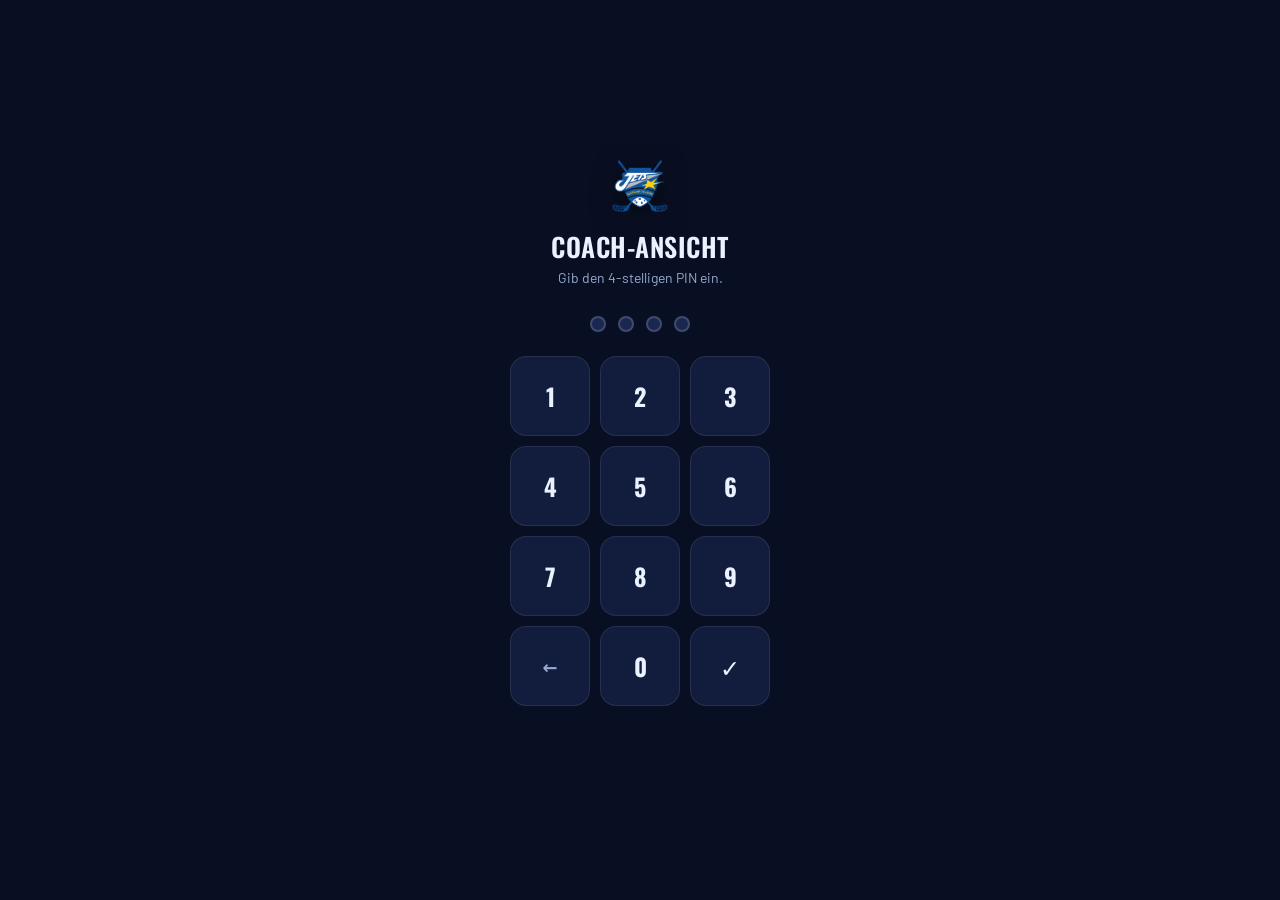
==== commit 9cac9bbe: "Self-host fonts and vendor all CDN JS; add privacy notice - Download Oswald and Barlow WOFF2 (latin " ====
--- a/coach.html
+++ b/coach.html
@@ -5,9 +5,7 @@
   <meta name="viewport" content="width=device-width, initial-scale=1, viewport-fit=cover">
   <meta name="theme-color" content="#060D24">
   <title>Coach · JETS U14 Taktik Hub</title>
-  <link rel="preconnect" href="https://fonts.googleapis.com">
-  <link rel="preconnect" href="https://fonts.gstatic.com" crossorigin>
-  <link href="https://fonts.googleapis.com/css2?family=Oswald:wght@400;600;700&family=Barlow:wght@400;500;600;700&display=swap" rel="stylesheet">
+  <link rel="stylesheet" href="css/fonts.css">
   <link rel="stylesheet" href="css/style.css">
   <style>
     /* ---- Coach-spezifische Styles ---- */
@@ -124,6 +122,21 @@
     .last-played.recent { color: var(--text); }
 
     .games-count { font-family: var(--font-display); font-size: 15px; font-weight: 700; color: var(--text-dim); text-align: right; }
+
+    /* Fragen-Fehlerrate */
+    .qstat-row {
+      display: grid; grid-template-columns: 48px 1fr 52px; align-items: center;
+      gap: 12px; padding: 10px 0; border-bottom: 1px solid var(--border);
+    }
+    .qstat-row:last-child { border-bottom: none; }
+    .qstat-icon { font-size: 18px; text-align: center; }
+    .qstat-text { font-size: 13.5px; line-height: 1.4; color: var(--text); }
+    .qstat-text small { display: block; color: var(--text-faint); font-size: 11.5px; margin-top: 2px; }
+    .qstat-pct { font-family: var(--font-display); font-weight: 700; font-size: 15px; text-align: right; }
+    .qstat-pct.bad  { color: var(--red); }
+    .qstat-pct.warn { color: #f5a623; }
+    .qstat-pct.good { color: var(--green); }
+    .qstat-empty { color: var(--text-faint); font-size: 14px; padding: 24px 0; text-align: center; }
 
     /* Abmelden */
     .logout-row { display: flex; justify-content: flex-end; margin-top: 28px; }
@@ -174,6 +187,15 @@
   <section class="section">
     <div class="section-head"><div><span class="eyebrow">Analyse</span><h2>Themen-Performance</h2></div></div>
     <div class="topic-bars" id="topicBars"></div>
+  </section>
+
+  <!-- Schwache Fragen -->
+  <section class="section">
+    <div class="section-head">
+      <div><span class="eyebrow">Analyse</span><h2>Fragen-Fehlerrate</h2></div>
+      <select class="btn btn-ghost" id="qStatsTopic" style="font-size:13px;padding:6px 12px;cursor:pointer"></select>
+    </div>
+    <div id="qStatsBody"></div>
   </section>
 
   <!-- Spieler -->
@@ -279,8 +301,7 @@
 /* ============================================================
    DATEN-VERARBEITUNG
    ============================================================ */
-function processData() {
-  const entries = MOCK.highscore;
+function processData(entries, topics) {
   const now = Date.now();
 
   // Nach UID gruppieren (Fallback auf Name)
@@ -314,8 +335,9 @@
   }).sort((a,b) => a.daysSince - b.daysSince || b.avgScore - a.avgScore);
 
   // Themen-Stats
-  const topicStats = MOCK.topics.map(t => {
-    const te = entries.filter(e => e.topicId === t.id);
+  const topicStats = topics.map(t => {
+    const idLower = t.id.toLowerCase();
+    const te = entries.filter(e => String(e.topicId).toLowerCase() === idLower);
     const avg = te.length ? Math.round(te.reduce((s,e) => s + e.points/e.maxPoints, 0) / te.length * 100) : 0;
     return { id: t.id, title: t.title, count: te.length, avg };
   });
@@ -354,8 +376,10 @@
   return pct >= 75 ? 'good' : pct >= 50 ? 'warn' : 'bad';
 }
 
-function buildDashboard() {
-  const d = processData();
+async function buildDashboard() {
+  buildTopicSelect();
+  const [entries, topics] = await Promise.all([API.getHighscore(), API.getTopics()]);
+  const d = processData(entries, topics);
 
   /* --- Stat-Karten --- */
   const statGrid = document.getElementById('statGrid');
@@ -430,6 +454,42 @@
   }`;
 document.head.appendChild(style);
 
+/* ============================================================
+   FRAGEN-FEHLERRATE
+   ============================================================ */
+async function buildQuestionStats(topicId) {
+  const body = document.getElementById('qStatsBody');
+  body.innerHTML = '<div class="qstat-empty">Lädt…</div>';
+  const stats = await API.getQuestionStats(topicId);
+  const questions = MOCK.questions[topicId] || MOCK.questions[topicId.toLowerCase()] || [];
+  const qMap = {};
+  questions.forEach(q => { qMap[String(q.id)] = q.question; });
+
+  if (!stats.length) {
+    body.innerHTML = '<div class="qstat-empty">Noch keine Antworten für dieses Thema gespeichert.</div>';
+    return;
+  }
+  body.innerHTML = stats.map(s => {
+    const cls = s.failRate >= 60 ? 'bad' : s.failRate >= 30 ? 'warn' : 'good';
+    const icon = s.failRate >= 60 ? '❌' : s.failRate >= 30 ? '⚠️' : '✅';
+    const text = qMap[String(s.id)] || ('Frage ' + s.id);
+    return `<div class="qstat-row">
+      <div class="qstat-icon">${icon}</div>
+      <div class="qstat-text">${escapeHtml(text)}<small>Q${s.id} · ${s.total} Antworten · ${s.wrong} falsch</small></div>
+      <div class="qstat-pct ${cls}">${s.failRate}%</div>
+    </div>`;
+  }).join('');
+}
+
+function buildTopicSelect() {
+  const sel = document.getElementById('qStatsTopic');
+  API.getTopics().then(topics => {
+    sel.innerHTML = topics.map(t => `<option value="${escapeHtml(t.id)}">${escapeHtml(t.title)}</option>`).join('');
+    if (topics.length) buildQuestionStats(topics[0].id);
+  });
+  sel.addEventListener('change', () => buildQuestionStats(sel.value));
+}
+
 /* Start */
 checkAuth();
 </script>
--- a/css/fonts.css
+++ b/css/fonts.css
@@ -0,0 +1,46 @@
+/* Self-hosted fonts (latin subset) — SIL Open Font License 1.1 */
+
+@font-face {
+  font-family: 'Oswald';
+  font-style: normal;
+  font-weight: 400 700;
+  font-display: swap;
+  src: url('../assets/fonts/oswald.woff2') format('woff2');
+  unicode-range: U+0000-00FF, U+0131, U+0152-0153, U+02BB-02BC, U+02C6, U+02DA, U+02DC, U+0304, U+0308, U+0329, U+2000-206F, U+20AC, U+2122, U+2191, U+2193, U+2212, U+2215, U+FEFF, U+FFFD;
+}
+
+@font-face {
+  font-family: 'Barlow';
+  font-style: normal;
+  font-weight: 400;
+  font-display: swap;
+  src: url('../assets/fonts/barlow-400.woff2') format('woff2');
+  unicode-range: U+0000-00FF, U+0131, U+0152-0153, U+02BB-02BC, U+02C6, U+02DA, U+02DC, U+0304, U+0308, U+0329, U+2000-206F, U+20AC, U+2122, U+2191, U+2193, U+2212, U+2215, U+FEFF, U+FFFD;
+}
+
+@font-face {
+  font-family: 'Barlow';
+  font-style: normal;
+  font-weight: 500;
+  font-display: swap;
+  src: url('../assets/fonts/barlow-500.woff2') format('woff2');
+  unicode-range: U+0000-00FF, U+0131, U+0152-0153, U+02BB-02BC, U+02C6, U+02DA, U+02DC, U+0304, U+0308, U+0329, U+2000-206F, U+20AC, U+2122, U+2191, U+2193, U+2212, U+2215, U+FEFF, U+FFFD;
+}
+
+@font-face {
+  font-family: 'Barlow';
+  font-style: normal;
+  font-weight: 600;
+  font-display: swap;
+  src: url('../assets/fonts/barlow-600.woff2') format('woff2');
+  unicode-range: U+0000-00FF, U+0131, U+0152-0153, U+02BB-02BC, U+02C6, U+02DA, U+02DC, U+0304, U+0308, U+0329, U+2000-206F, U+20AC, U+2122, U+2191, U+2193, U+2212, U+2215, U+FEFF, U+FFFD;
+}
+
+@font-face {
+  font-family: 'Barlow';
+  font-style: normal;
+  font-weight: 700;
+  font-display: swap;
+  src: url('../assets/fonts/barlow-700.woff2') format('woff2');
+  unicode-range: U+0000-00FF, U+0131, U+0152-0153, U+02BB-02BC, U+02C6, U+02DA, U+02DC, U+0304, U+0308, U+0329, U+2000-206F, U+20AC, U+2122, U+2191, U+2193, U+2212, U+2215, U+FEFF, U+FFFD;
+}
--- a/css/style.css
+++ b/css/style.css
@@ -341,39 +341,66 @@
 .bl-score small { display: block; color: var(--text-faint); font-size: 11px; }
 
 /* =============================================================
-   MODAL (Theorie)
-   ============================================================= */
-.modal-back {
-  position: fixed; inset: 0; z-index: 100; background: rgba(4,8,20,.72);
-  backdrop-filter: blur(6px); display: grid; place-items: end center;
-  opacity: 0; visibility: hidden; pointer-events: none;
-  transition: opacity .3s, visibility .3s;
-}
-.modal-back.open { opacity: 1; visibility: visible; pointer-events: auto; }
-@media (min-width: 640px) { .modal-back { place-items: center; padding: 24px; } }
-.modal {
-  width: 100%; max-width: 600px; max-height: 90dvh; overflow-y: auto;
-  background: var(--surface); border: 1px solid var(--border-str);
-  border-radius: 24px 24px 0 0; box-shadow: var(--shadow);
-  transform: translateY(40px); transition: transform .35s cubic-bezier(.2,.9,.2,1);
-}
-@media (min-width: 640px) { .modal { border-radius: 24px; transform: translateY(20px) scale(.98); } }
-.modal-back.open .modal { transform: none; }
-.modal-grab { width: 42px; height: 5px; border-radius: 999px; background: var(--border-str); margin: 10px auto 0; }
-@media (min-width: 640px) { .modal-grab { display: none; } }
-.modal-head { display: flex; align-items: flex-start; gap: 14px; padding: 18px 22px 14px; }
-.modal-head .tile-icon { width: 48px; height: 48px; }
-.modal-head h2 { font-size: 22px; }
-.modal-head .cat { margin-bottom: 6px; }
-.modal-head .close { margin-left: auto; }
-.modal-body { padding: 4px 22px 22px; }
-.modal-body h4 { font-family: var(--font-display); text-transform: uppercase; letter-spacing: .06em; color: var(--yellow); font-size: 14px; margin: 18px 0 8px; }
-.modal-body p { color: var(--text-dim); margin-bottom: 12px; font-size: 15px; }
-.modal-body ul { margin: 0 0 14px; padding-left: 4px; list-style: none; display: grid; gap: 9px; }
-.modal-body li { color: var(--text-dim); font-size: 14.5px; display: flex; gap: 10px; }
-.modal-body li::before { content: ""; flex: 0 0 auto; width: 8px; height: 8px; margin-top: 8px; border-radius: 3px; background: var(--yellow); transform: rotate(45deg); }
-.modal-body .term { color: var(--text); font-weight: 700; }
-.modal-foot { padding: 0 22px 24px; }
+   THEORY PAGE  (theory.html)
+   ============================================================= */
+.theory-page { padding-top: 24px; padding-bottom: 60px; max-width: 720px; }
+
+.theory-nav { margin-bottom: 20px; }
+.back-link {
+  display: inline-flex; align-items: center; gap: 6px;
+  color: var(--text-dim); text-decoration: none; font-size: 14px;
+  transition: color .15s;
+}
+.back-link:hover { color: var(--text); }
+
+.theory-head { display: flex; align-items: flex-start; gap: 16px; margin-bottom: 28px; }
+.theory-head .tile-icon { width: 52px; height: 52px; flex-shrink: 0; }
+.theory-head-text .cat { margin-bottom: 6px; }
+.theory-head-text h1 { font-family: var(--font-display); font-size: clamp(22px, 5vw, 34px); font-weight: 700; text-transform: uppercase; letter-spacing: .02em; line-height: 1.1; }
+
+.theory-body { font-size: 16px; line-height: 1.75; color: var(--text); margin-bottom: 36px; }
+.theory-body h1,.theory-body h2 { font-family: var(--font-display); text-transform: uppercase; letter-spacing: .05em; color: var(--text); margin: 28px 0 10px; font-size: 17px; }
+.theory-body h3 { font-family: var(--font-display); text-transform: uppercase; letter-spacing: .05em; color: var(--yellow); margin: 22px 0 8px; font-size: 14px; }
+.theory-body h4 { font-family: var(--font-display); color: var(--text); margin: 18px 0 6px; font-size: 14px; text-transform: uppercase; letter-spacing: .04em; }
+.theory-body p { margin-bottom: 14px; }
+.theory-body ul, .theory-body ol { padding-left: 4px; list-style: none; display: grid; gap: 8px; margin-bottom: 16px; }
+.theory-body li { display: flex; gap: 10px; }
+.theory-body ul li::before { content: ""; flex: 0 0 auto; width: 7px; height: 7px; margin-top: 9px; border-radius: 2px; background: var(--yellow); transform: rotate(45deg); }
+.theory-body ol { counter-reset: ol; }
+.theory-body ol li { counter-increment: ol; }
+.theory-body ol li::before { content: counter(ol); flex: 0 0 auto; width: 22px; height: 22px; border-radius: 6px; background: var(--surface-2); border: 1px solid var(--border-str); font-family: var(--font-display); font-size: 12px; font-weight: 700; display: grid; place-items: center; margin-top: 2px; color: var(--yellow); }
+.theory-body strong { color: var(--yellow); font-weight: 700; }
+.theory-body em { color: var(--text-dim); font-style: italic; }
+.theory-body hr { border: none; border-top: 1px solid var(--border); margin: 24px 0; }
+.theory-body blockquote { border-left: 3px solid var(--yellow); padding-left: 14px; margin: 16px 0; font-style: italic; color: var(--text-dim); }
+
+.resources-heading { font-family: var(--font-display); font-size: 15px; text-transform: uppercase; letter-spacing: .1em; color: var(--text-dim); margin-bottom: 14px; }
+.resources-grid { display: grid; gap: 14px; }
+
+.resource-card { border-radius: var(--radius); overflow: hidden; border: 1px solid var(--border); background: var(--surface); }
+
+.resource-yt .yt-wrap { position: relative; padding-bottom: 56.25%; height: 0; }
+.resource-yt .yt-wrap iframe { position: absolute; inset: 0; width: 100%; height: 100%; border: none; }
+.resource-yt .resource-label { padding: 10px 14px; font-size: 13.5px; color: var(--text-dim); }
+
+.resource-pdf .pdf-wrap { position: relative; height: 500px; }
+.resource-pdf .pdf-wrap iframe { position: absolute; inset: 0; width: 100%; height: 100%; border: none; }
+.resource-pdf .resource-label { padding: 10px 14px; font-size: 13.5px; color: var(--text-dim); }
+
+.resource-img figure { margin: 0; }
+.resource-img img { width: 100%; display: block; }
+.resource-img figcaption { padding: 10px 14px; font-size: 13px; color: var(--text-faint); }
+
+.resource-link {
+  display: flex; align-items: center; gap: 12px; padding: 14px 16px;
+  text-decoration: none; color: var(--text); transition: background .15s;
+}
+.resource-link:hover { background: var(--surface-2); }
+.resource-link-icon { font-size: 20px; flex-shrink: 0; }
+.resource-link-title { flex: 1; font-size: 15px; font-weight: 600; }
+.resource-link-arrow { color: var(--text-faint); font-size: 18px; flex-shrink: 0; }
+
+.theory-foot { margin-top: 40px; padding-top: 24px; border-top: 1px solid var(--border); }
 
 /* =============================================================
    QUIZ-SEITE
@@ -523,6 +550,11 @@
 /* Footer */
 .foot { text-align: center; color: var(--text-faint); font-size: 12px; padding: 40px 0 30px; }
 .foot .logo-sm { height: 30px; margin: 0 auto 12px; opacity: .8; }
+.privacy-notice { max-width: 480px; margin: 16px auto 0; line-height: 1.5; }
+.privacy-notice a { color: var(--text-faint); text-decoration: underline; }
+
+/* Quiz privacy hint (shown above save button) */
+.privacy-hint { font-size: 11.5px; color: var(--text-faint); text-align: center; margin: 6px 0 2px; line-height: 1.4; }
 
 /* Reduced motion */
 @media (prefers-reduced-motion: reduce) {
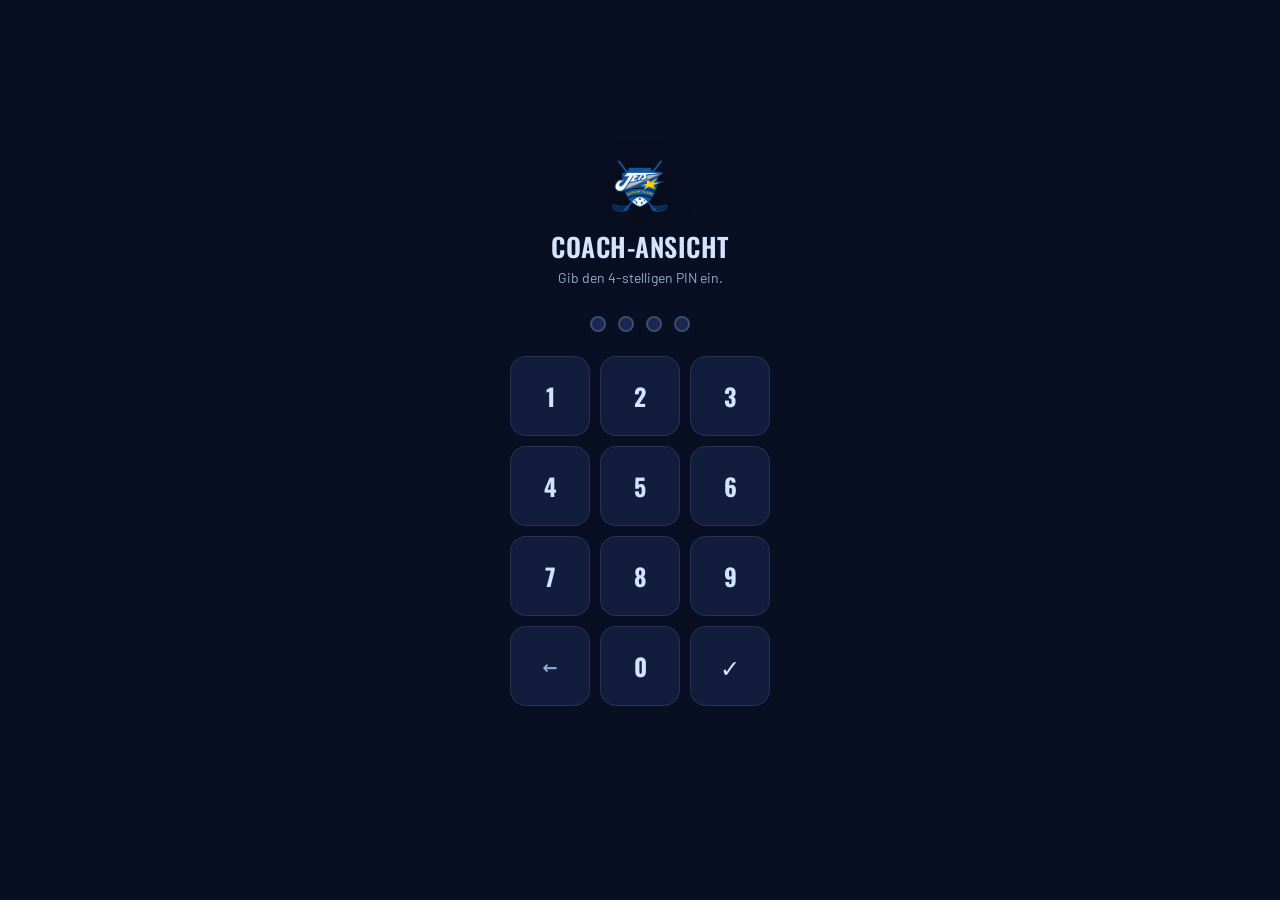
==== commit 8df65dec: "Add FAQ page with footer links on all pages" ====
--- a/coach.html
+++ b/coach.html
@@ -170,6 +170,7 @@
     </a>
     <div class="header-tools">
       <span class="coach-badge">🎯 Coach</span>
+      <a class="icon-btn" id="qrBtn" href="qr.html" aria-label="QR-Code Poster"></a>
       <button class="icon-btn" id="themeBtn" aria-label="Hell/Dunkel"></button>
     </div>
   </div>
@@ -214,6 +215,7 @@
 <script src="js/ui.js"></script>
 <script>
 UI.initTheme();
+document.getElementById('qrBtn').innerHTML = UI.icon('qr', 19);
 const themeBtn = document.getElementById('themeBtn');
 themeBtn.innerHTML = UI.icon(UI.isDark() ? 'sun' : 'moon', 19);
 themeBtn.addEventListener('click', () => { UI.toggleTheme(); themeBtn.innerHTML = UI.icon(UI.isDark() ? 'sun' : 'moon', 19); });
@@ -493,5 +495,8 @@
 /* Start */
 checkAuth();
 </script>
+<footer class="foot foot-sm">
+  <p class="foot-copyright">© 2026 Bernd Kiefer · Inhalte lizenziert unter <a href="https://creativecommons.org/licenses/by-nc/4.0/" target="_blank" rel="noopener">CC BY-NC 4.0</a> · <a href="faq.html">FAQ</a></p>
+</footer>
 </body>
 </html>
--- a/css/style.css
+++ b/css/style.css
@@ -30,9 +30,10 @@
   --border-str:  rgba(255,255,255,0.16);
 
   /* Text */
-  --text:        #EAF1FF;
+  --text:        #D4E4FF;
   --text-dim:    #98A8D0;
   --text-faint:  #5E6E9C;
+  --accent-text: #FFCD00;
 
   /* Effekte */
   --shadow:      0 18px 40px -18px rgba(0,0,0,0.7);
@@ -70,6 +71,7 @@
   --text:        #0B1228;
   --text-dim:    #4A5878;
   --text-faint:  #8593B5;
+  --accent-text: #8A5800;
 
   --shadow:      0 18px 40px -22px rgba(20,40,90,0.35);
   --shadow-sm:   0 6px 18px -10px rgba(20,40,90,0.28);
@@ -358,9 +360,9 @@
 .theory-head-text .cat { margin-bottom: 6px; }
 .theory-head-text h1 { font-family: var(--font-display); font-size: clamp(22px, 5vw, 34px); font-weight: 700; text-transform: uppercase; letter-spacing: .02em; line-height: 1.1; }
 
-.theory-body { font-size: 16px; line-height: 1.75; color: var(--text); margin-bottom: 36px; }
+.theory-body { font-size: 16px; line-height: 1.75; color: var(--text); margin-bottom: 36px; overflow-wrap: break-word; }
 .theory-body h1,.theory-body h2 { font-family: var(--font-display); text-transform: uppercase; letter-spacing: .05em; color: var(--text); margin: 28px 0 10px; font-size: 17px; }
-.theory-body h3 { font-family: var(--font-display); text-transform: uppercase; letter-spacing: .05em; color: var(--yellow); margin: 22px 0 8px; font-size: 14px; }
+.theory-body h3 { font-family: var(--font-display); text-transform: uppercase; letter-spacing: .05em; color: var(--accent-text); margin: 22px 0 8px; font-size: 14px; }
 .theory-body h4 { font-family: var(--font-display); color: var(--text); margin: 18px 0 6px; font-size: 14px; text-transform: uppercase; letter-spacing: .04em; }
 .theory-body p { margin-bottom: 14px; }
 .theory-body ul, .theory-body ol { padding-left: 4px; list-style: none; display: grid; gap: 8px; margin-bottom: 16px; }
@@ -368,8 +370,8 @@
 .theory-body ul li::before { content: ""; flex: 0 0 auto; width: 7px; height: 7px; margin-top: 9px; border-radius: 2px; background: var(--yellow); transform: rotate(45deg); }
 .theory-body ol { counter-reset: ol; }
 .theory-body ol li { counter-increment: ol; }
-.theory-body ol li::before { content: counter(ol); flex: 0 0 auto; width: 22px; height: 22px; border-radius: 6px; background: var(--surface-2); border: 1px solid var(--border-str); font-family: var(--font-display); font-size: 12px; font-weight: 700; display: grid; place-items: center; margin-top: 2px; color: var(--yellow); }
-.theory-body strong { color: var(--yellow); font-weight: 700; }
+.theory-body ol li::before { content: counter(ol); flex: 0 0 auto; width: 22px; height: 22px; border-radius: 6px; background: var(--surface-2); border: 1px solid var(--border-str); font-family: var(--font-display); font-size: 12px; font-weight: 700; display: grid; place-items: center; margin-top: 2px; color: var(--accent-text); }
+.theory-body strong { color: var(--accent-text); font-weight: 700; }
 .theory-body em { color: var(--text-dim); font-style: italic; }
 .theory-body hr { border: none; border-top: 1px solid var(--border); margin: 24px 0; }
 .theory-body blockquote { border-left: 3px solid var(--yellow); padding-left: 14px; margin: 16px 0; font-style: italic; color: var(--text-dim); }
@@ -383,7 +385,7 @@
 .resource-yt .yt-wrap iframe { position: absolute; inset: 0; width: 100%; height: 100%; border: none; }
 .resource-yt .resource-label { padding: 10px 14px; font-size: 13.5px; color: var(--text-dim); }
 
-.resource-pdf .pdf-wrap { position: relative; height: 500px; }
+.resource-pdf .pdf-wrap { position: relative; height: clamp(220px, 45vh, 500px); }
 .resource-pdf .pdf-wrap iframe { position: absolute; inset: 0; width: 100%; height: 100%; border: none; }
 .resource-pdf .resource-label { padding: 10px 14px; font-size: 13.5px; color: var(--text-dim); }
 
@@ -401,6 +403,15 @@
 .resource-link-arrow { color: var(--text-faint); font-size: 18px; flex-shrink: 0; }
 
 .theory-foot { margin-top: 40px; padding-top: 24px; border-top: 1px solid var(--border); }
+
+@media (max-width: 480px) {
+  .theory-page { padding-top: 16px; padding-bottom: 40px; }
+  .theory-head { gap: 12px; margin-bottom: 20px; }
+  .theory-head .tile-icon { width: 44px; height: 44px; border-radius: 13px; }
+  .theory-body { font-size: 15.5px; }
+  .theory-body h1, .theory-body h2 { font-size: 16px; }
+  .resource-pdf .pdf-wrap { height: clamp(200px, 38vh, 340px); }
+}
 
 /* =============================================================
    QUIZ-SEITE
@@ -550,11 +561,44 @@
 /* Footer */
 .foot { text-align: center; color: var(--text-faint); font-size: 12px; padding: 40px 0 30px; }
 .foot .logo-sm { height: 30px; margin: 0 auto 12px; opacity: .8; }
+.foot-sm { padding: 20px 0 16px; }
+.foot-copyright { margin-top: 10px; }
+.foot-copyright a { color: var(--text-faint); text-decoration: underline; }
 .privacy-notice { max-width: 480px; margin: 16px auto 0; line-height: 1.5; }
 .privacy-notice a { color: var(--text-faint); text-decoration: underline; }
 
+/* inline button that looks like a link */
+.privacy-link { background: none; border: none; padding: 0; font: inherit; font-size: inherit; color: var(--text-faint); text-decoration: underline; cursor: pointer; }
+.privacy-link:hover { color: var(--text); }
+
 /* Quiz privacy hint (shown above save button) */
 .privacy-hint { font-size: 11.5px; color: var(--text-faint); text-align: center; margin: 6px 0 2px; line-height: 1.4; }
+
+/* Contact modal */
+.modal-backdrop { position: fixed; inset: 0; background: rgba(0,0,0,.65); display: flex; align-items: center; justify-content: center; z-index: 1000; padding: 16px; }
+.modal-box { background: var(--card); border: 1px solid var(--border); border-radius: 16px; padding: 28px 24px 24px; width: 100%; max-width: 420px; }
+.modal-title { font-family: 'Oswald', sans-serif; font-size: 20px; color: var(--text); margin: 0 0 6px; }
+.modal-sub { font-size: 13px; color: var(--text-dim); margin: 0 0 18px; line-height: 1.5; }
+.modal-label { display: block; font-size: 12px; font-weight: 600; color: var(--text-dim); margin-bottom: 4px; text-transform: uppercase; letter-spacing: .05em; }
+.modal-input { display: block; width: 100%; box-sizing: border-box; background: var(--bg); border: 1px solid var(--border); border-radius: 8px; padding: 10px 12px; font: inherit; font-size: 14px; color: var(--text); margin-bottom: 14px; }
+.modal-input:focus { outline: none; border-color: var(--yellow); }
+.modal-textarea { resize: vertical; min-height: 100px; }
+.modal-actions { display: flex; gap: 10px; margin-top: 4px; }
+.modal-feedback { font-size: 13px; margin: 10px 0 0; min-height: 1em; }
+
+/* FAQ page */
+.faq-page { max-width: 720px; padding-top: 32px; padding-bottom: 60px; }
+.faq-page > h1 { font-size: clamp(22px, 5vw, 32px); margin-bottom: 8px; }
+.faq-intro { color: var(--text-dim); font-size: 15px; margin-bottom: 32px; line-height: 1.6; }
+.faq-item { border: 1px solid var(--border); border-radius: var(--radius-sm); margin-bottom: 10px; background: var(--surface); overflow: hidden; }
+.faq-item summary { padding: 16px 18px; font-weight: 600; font-size: 15px; cursor: pointer; list-style: none; display: flex; justify-content: space-between; align-items: center; gap: 12px; color: var(--text); }
+.faq-item summary::-webkit-details-marker { display: none; }
+.faq-item summary::after { content: "+"; font-size: 20px; color: var(--text-faint); flex-shrink: 0; line-height: 1; }
+.faq-item[open] summary::after { content: "−"; color: var(--accent-text); }
+.faq-item[open] summary { color: var(--accent-text); }
+.faq-body { padding: 0 18px 16px; color: var(--text-dim); font-size: 14.5px; line-height: 1.65; }
+.faq-body p { margin-bottom: 8px; }
+.faq-body p:last-child { margin-bottom: 0; }
 
 /* Reduced motion */
 @media (prefers-reduced-motion: reduce) {
